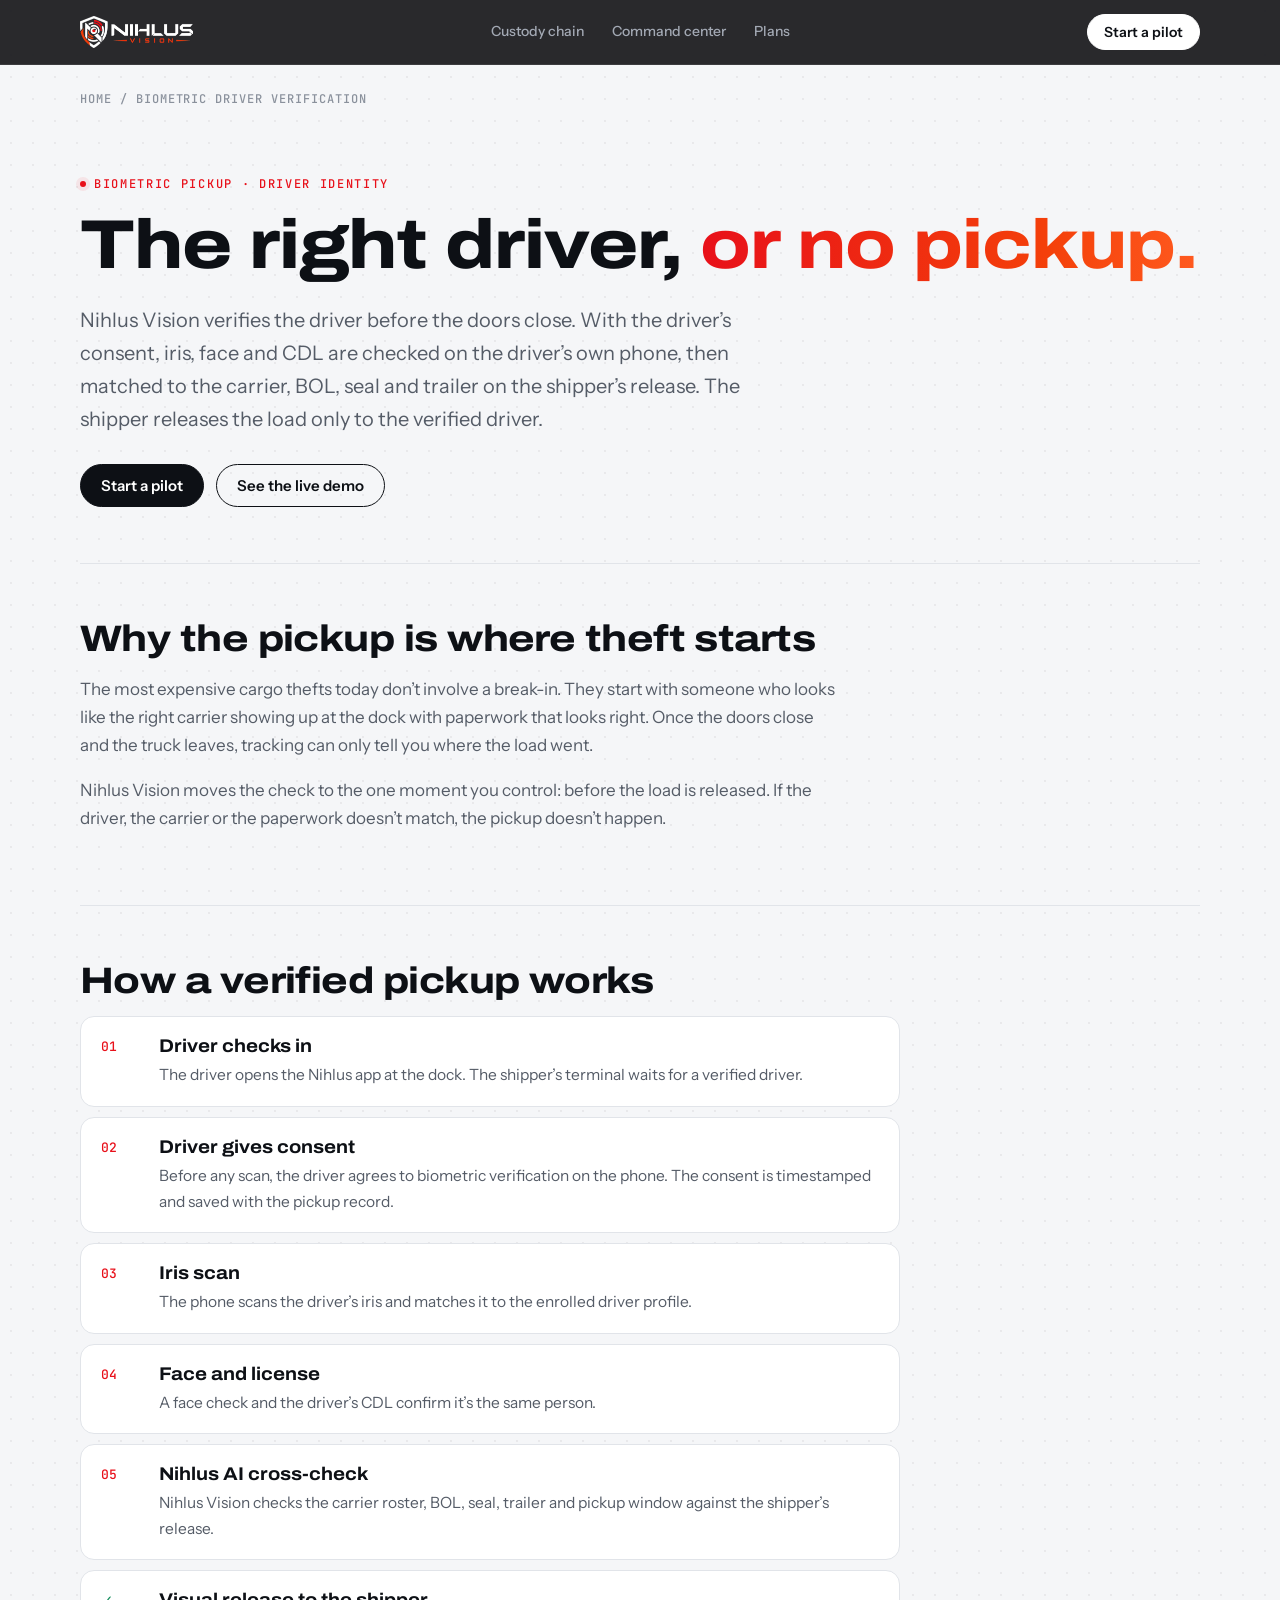
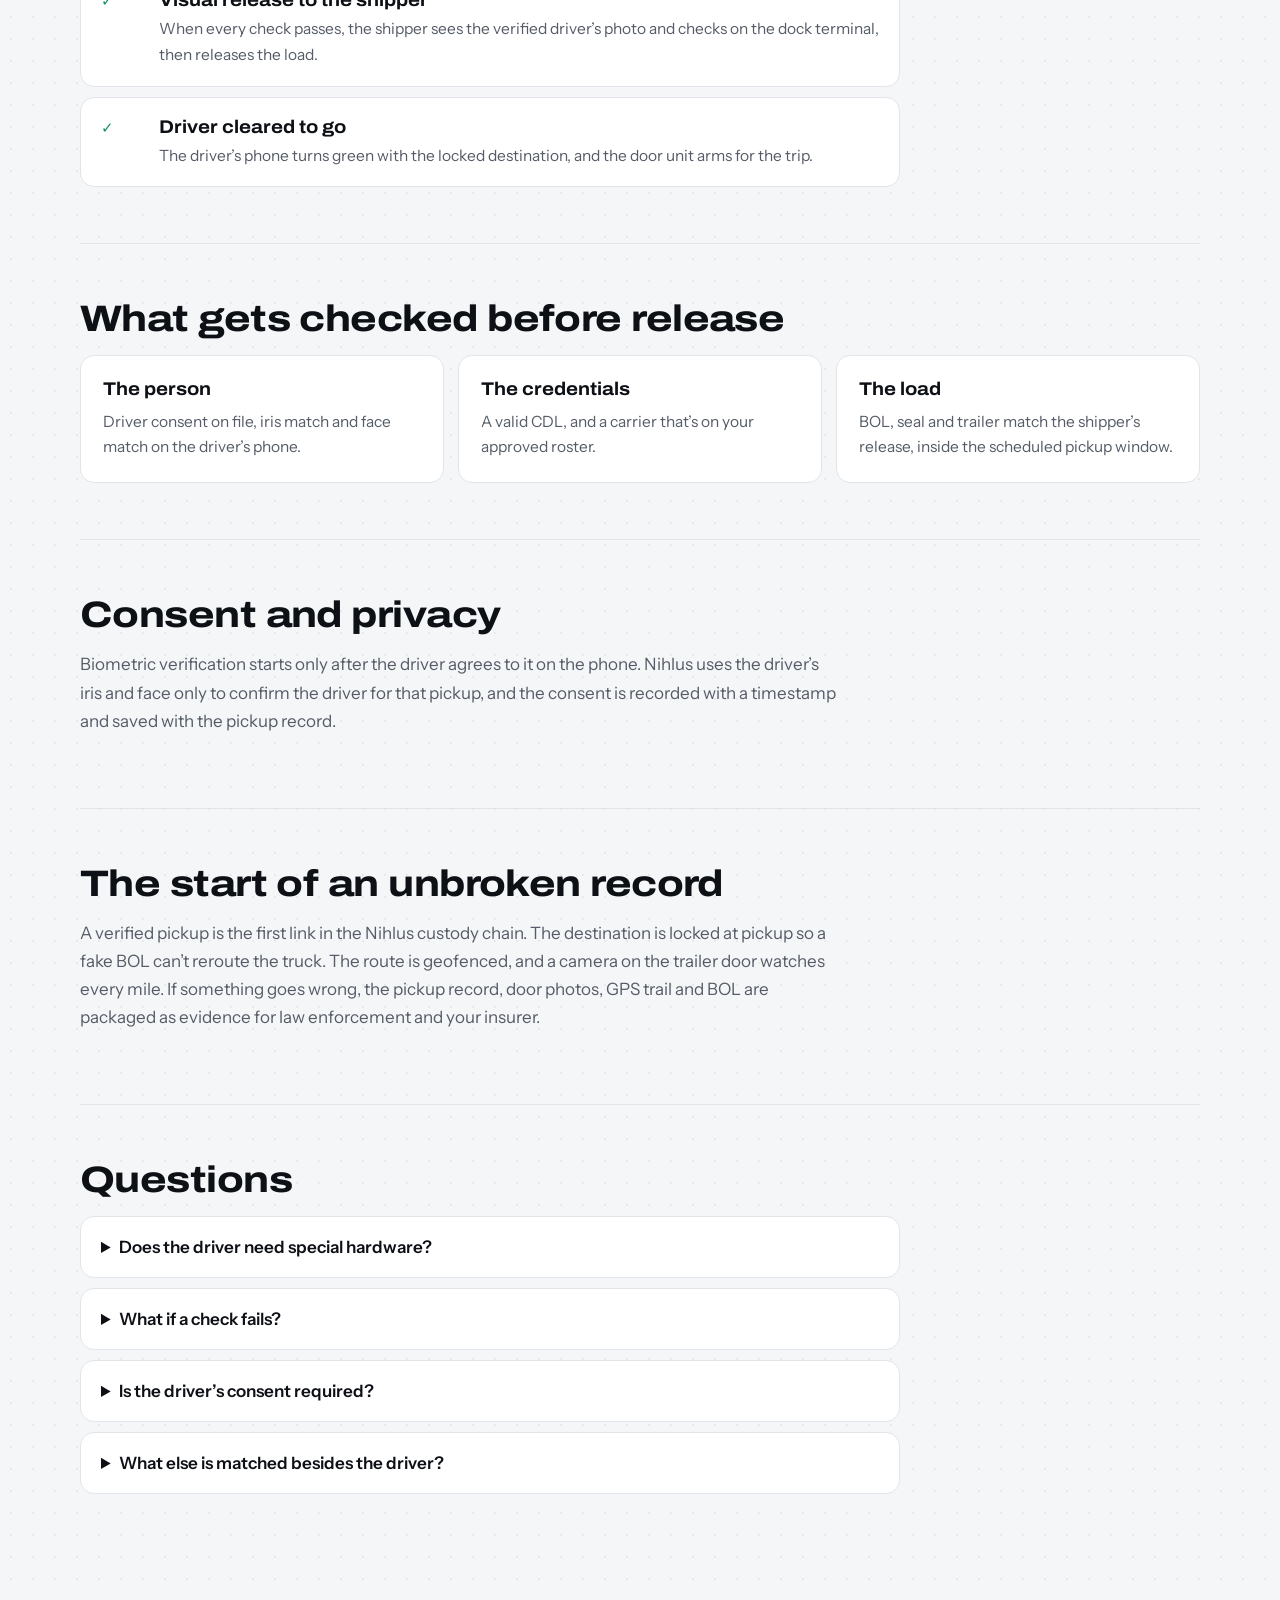
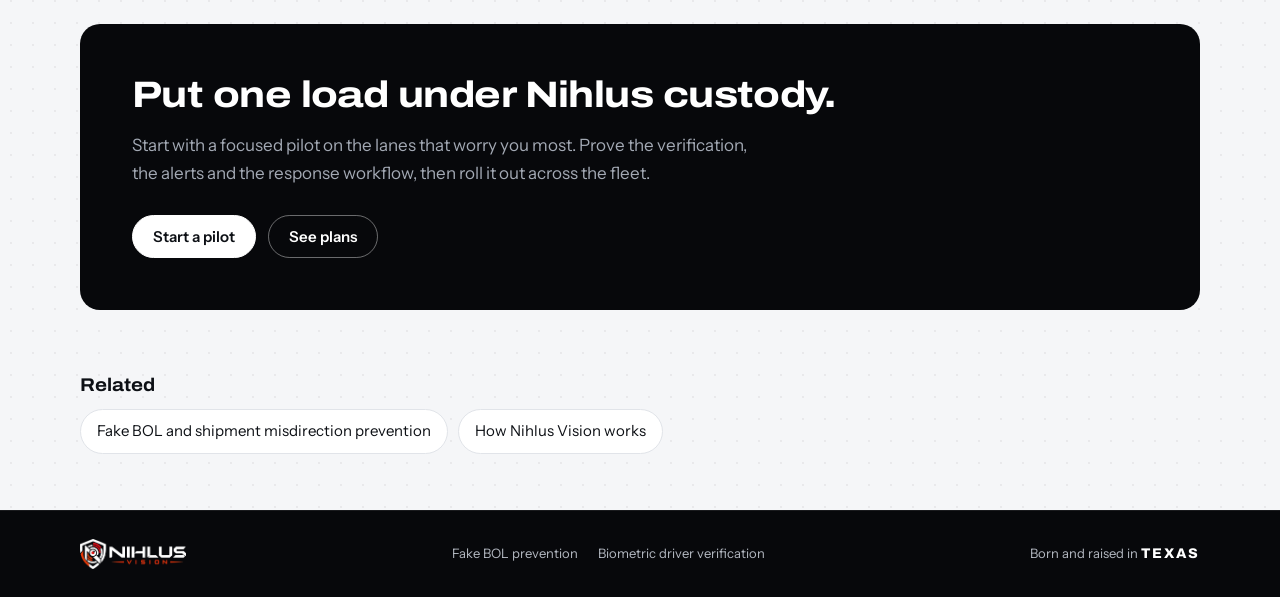
==== biometric-driver-verification/index.html @ 0918f750 "Add fake BOL and biometric driver verification pages - /fake-bol-prevention and /biometric-driver-ve" ====
<!doctype html>
<html lang="en">
<head>
<meta charset="utf-8">
<meta name="viewport" content="width=device-width,initial-scale=1">
<title>Biometric Driver Verification at Cargo Pickup | Nihlus Vision</title>
<meta name="description" content="Verify the driver before the doors close. Nihlus Vision checks consent, iris, face and CDL on the driver's phone, then matches the carrier, BOL, seal and trailer to the shipper's release.">
<meta name="theme-color" content="#07080b">
<link rel="canonical" href="https://www.nihlusvision.com/biometric-driver-verification">
<meta property="og:type" content="article">
<meta property="og:title" content="Biometric Driver Verification at Cargo Pickup | Nihlus Vision">
<meta property="og:description" content="The right driver, or no pickup. Consent, iris, face and CDL on the driver's phone, matched to the load before anything is released.">
<meta property="og:url" content="https://www.nihlusvision.com/biometric-driver-verification">
<meta property="og:image" content="https://www.nihlusvision.com/og.png">
<meta name="twitter:card" content="summary_large_image">
<link rel="icon" type="image/png" href="/favicon.png">
<link rel="preconnect" href="https://fonts.googleapis.com">
<link rel="preconnect" href="https://fonts.gstatic.com" crossorigin>
<link rel="stylesheet" href="https://fonts.googleapis.com/css2?family=Archivo:wdth,wght@100..125,500..800&family=Instrument+Sans:wght@400;500;600&family=JetBrains+Mono:wght@400;500&display=swap">
<link rel="stylesheet" href="/topic.css">
<script type="application/ld+json">{"@context":"https://schema.org","@graph":[
{"@type":"WebPage","@id":"https://www.nihlusvision.com/biometric-driver-verification#page","url":"https://www.nihlusvision.com/biometric-driver-verification","name":"Biometric Driver Verification at Cargo Pickup","isPartOf":{"@id":"https://www.nihlusvision.com/#site"},"about":{"@id":"https://www.nihlusvision.com/biometric-driver-verification#service"},"breadcrumb":{"@id":"https://www.nihlusvision.com/biometric-driver-verification#crumbs"}},
{"@type":"Service","@id":"https://www.nihlusvision.com/biometric-driver-verification#service","name":"Biometric driver verification at pickup","serviceType":"Cargo theft prevention","provider":{"@id":"https://www.nihlusvision.com/#org"},"areaServed":"US","description":"With the driver's consent, Nihlus verifies iris, face and CDL on the driver's phone and matches the carrier roster, BOL, seal, trailer and pickup window to the shipper's release before the load is released."},
{"@type":"BreadcrumbList","@id":"https://www.nihlusvision.com/biometric-driver-verification#crumbs","itemListElement":[{"@type":"ListItem","position":1,"name":"Home","item":"https://www.nihlusvision.com/"},{"@type":"ListItem","position":2,"name":"Biometric driver verification","item":"https://www.nihlusvision.com/biometric-driver-verification"}]}
]}</script>
</head>
<body>
<nav class="nav" aria-label="Main">
  <div class="wrap">
    <a class="brand" href="/" aria-label="Nihlus Vision home"><img src="/logo.webp" alt="Nihlus Vision" width="113" height="32"></a>
    <ul>
      <li><a href="/#custody">Custody chain</a></li>
      <li><a href="/#command">Command center</a></li>
      <li><a href="/#plans">Plans</a></li>
    </ul>
    <a class="btn" href="/#pilot">Start a pilot</a>
  </div>
</nav>

<main class="wrap">
  <div class="crumbs"><a href="/">Home</a> / Biometric driver verification</div>

  <header class="hero">
    <div class="eyebrow">Biometric pickup · Driver identity</div>
    <h1>The right driver, <span class="hl">or no pickup.</span></h1>
    <p class="lede">Nihlus Vision verifies the driver before the doors close. With the driver’s consent, iris, face and CDL are checked on the driver’s own phone, then matched to the carrier, BOL, seal and trailer on the shipper’s release. The shipper releases the load only to the verified driver.</p>
    <div class="ctas">
      <a class="btn primary" href="/#pilot">Start a pilot</a>
      <a class="btn ghost" href="/#command">See the live demo</a>
    </div>
  </header>

  <section class="block">
    <div class="prose">
      <h2>Why the pickup is where theft starts</h2>
      <p>The most expensive cargo thefts today don’t involve a break-in. They start with someone who looks like the right carrier showing up at the dock with paperwork that looks right. Once the doors close and the truck leaves, tracking can only tell you where the load went.</p>
      <p>Nihlus Vision moves the check to the one moment you control: before the load is released. If the driver, the carrier or the paperwork doesn’t match, the pickup doesn’t happen.</p>
    </div>
  </section>

  <section class="block">
    <div class="prose">
      <h2>How a verified pickup works</h2>
    </div>
    <ol class="steps">
      <li><div><h3>Driver checks in</h3><p>The driver opens the Nihlus app at the dock. The shipper’s terminal waits for a verified driver.</p></div></li>
      <li><div><h3>Driver gives consent</h3><p>Before any scan, the driver agrees to biometric verification on the phone. The consent is timestamped and saved with the pickup record.</p></div></li>
      <li><div><h3>Iris scan</h3><p>The phone scans the driver’s iris and matches it to the enrolled driver profile.</p></div></li>
      <li><div><h3>Face and license</h3><p>A face check and the driver’s CDL confirm it’s the same person.</p></div></li>
      <li><div><h3>Nihlus AI cross-check</h3><p>Nihlus Vision checks the carrier roster, BOL, seal, trailer and pickup window against the shipper’s release.</p></div></li>
      <li class="good"><div><h3>Visual release to the shipper</h3><p>When every check passes, the shipper sees the verified driver’s photo and checks on the dock terminal, then releases the load.</p></div></li>
      <li class="good"><div><h3>Driver cleared to go</h3><p>The driver’s phone turns green with the locked destination, and the door unit arms for the trip.</p></div></li>
    </ol>
  </section>

  <section class="block">
    <div class="prose">
      <h2>What gets checked before release</h2>
    </div>
    <div class="cards">
      <div class="card"><h3>The person</h3><p>Driver consent on file, iris match and face match on the driver’s phone.</p></div>
      <div class="card"><h3>The credentials</h3><p>A valid CDL, and a carrier that’s on your approved roster.</p></div>
      <div class="card"><h3>The load</h3><p>BOL, seal and trailer match the shipper’s release, inside the scheduled pickup window.</p></div>
    </div>
  </section>

  <section class="block">
    <div class="prose">
      <h2>Consent and privacy</h2>
      <p>Biometric verification starts only after the driver agrees to it on the phone. Nihlus uses the driver’s iris and face only to confirm the driver for that pickup, and the consent is recorded with a timestamp and saved with the pickup record.</p>
    </div>
  </section>

  <section class="block">
    <div class="prose">
      <h2>The start of an unbroken record</h2>
      <p>A verified pickup is the first link in the Nihlus custody chain. The destination is locked at pickup so a fake BOL can’t reroute the truck. The route is geofenced, and a camera on the trailer door watches every mile. If something goes wrong, the pickup record, door photos, GPS trail and BOL are packaged as evidence for law enforcement and your insurer.</p>
    </div>
  </section>

  <section class="block faq">
    <h2>Questions</h2>
    <details><summary>Does the driver need special hardware?</summary><p>No. Verification runs in the Nihlus app on the driver’s phone. The shipper sees the result on the dock terminal.</p></details>
    <details><summary>What if a check fails?</summary><p>The load isn’t released. The shipper releases only to a driver who passes every check.</p></details>
    <details><summary>Is the driver’s consent required?</summary><p>Yes. The driver agrees to biometric verification before any scan, and that consent is timestamped and saved with the pickup record.</p></details>
    <details><summary>What else is matched besides the driver?</summary><p>The carrier roster, BOL, seal, trailer and pickup window are all checked against the shipper’s release.</p></details>
  </section>

  <section class="cta">
    <h2>Put one load under Nihlus custody.</h2>
    <p>Start with a focused pilot on the lanes that worry you most. Prove the verification, the alerts and the response workflow, then roll it out across the fleet.</p>
    <div class="ctas">
      <a class="btn primary" href="/#pilot">Start a pilot</a>
      <a class="btn ghost" href="/#plans">See plans</a>
    </div>
  </section>

  <section class="block" style="border-top:0;padding-top:0">
    <h3 style="margin-bottom:12px">Related</h3>
    <div class="related">
      <a href="/fake-bol-prevention">Fake BOL and shipment misdirection prevention</a>
      <a href="/">How Nihlus Vision works</a>
    </div>
  </section>
</main>

<footer><div class="wrap">
  <a href="/" aria-label="Nihlus Vision home"><img src="/logo.webp" alt="Nihlus Vision" width="106" height="30"></a>
  <nav aria-label="Topics"><a href="/fake-bol-prevention">Fake BOL prevention</a><a href="/biometric-driver-verification">Biometric driver verification</a></nav>
  <span class="tx">Born and raised in <b>Texas</b></span>
</div></footer>
</body>
</html>
---- topic.css ----
/* Shared styles for the topic pages. Tokens and nav/footer match index.html. */
:root{
  --paper:#f5f6f8; --card:#ffffff; --ink:#0d1015; --ink-2:#555c67; --ink-3:#8a919c;
  --line:#e1e4e9; --grid:rgba(13,16,21,.055);
  --signal:#e8101a; --signal-soft:rgba(232,16,26,.08);
  --ok:#17905f; --ok-soft:rgba(23,144,95,.1);
  --f-display:"Archivo","Arial Narrow",Arial,sans-serif;
  --f-body:"Instrument Sans",system-ui,-apple-system,"Segoe UI",sans-serif;
  --f-mono:"JetBrains Mono",ui-monospace,Menlo,Consolas,monospace;
  --r:14px; color-scheme:light;
  --night:#07080b; --night-line:rgba(255,255,255,.09); --night-ink:#f3f4f7; --night-dim:#a3a9b4;
  --heat:linear-gradient(92deg,#e8101a 0%,#f4400a 70%,#ff5a1f 100%);
}
*{box-sizing:border-box}
html,body{margin:0;background:var(--paper);color:var(--ink)}
body{font:17px/1.65 var(--f-body);-webkit-font-smoothing:antialiased;overflow-x:hidden;
  background-image:radial-gradient(var(--grid) 1px,transparent 1px);background-size:22px 22px}
a{color:inherit}
img{max-width:100%}
.wrap{max-width:1200px;margin:0 auto;padding-inline:clamp(16px,4vw,40px)}
.hl{background:var(--heat);-webkit-background-clip:text;background-clip:text;color:transparent}
.eyebrow{font:500 12px/1.2 var(--f-mono);letter-spacing:.14em;text-transform:uppercase;color:var(--signal);display:flex;align-items:center;gap:8px;margin-bottom:18px}
.eyebrow::before{content:"";width:6px;height:6px;border-radius:50%;background:var(--signal);box-shadow:0 0 0 4px var(--signal-soft)}
h1,h2,h3{font-family:var(--f-display);font-stretch:118%;letter-spacing:-.015em;margin:0;text-wrap:balance;line-height:1.05}
h1{font-size:clamp(2.3rem,5.4vw,4.4rem);font-weight:780}
h2{font-size:clamp(1.6rem,3vw,2.3rem);font-weight:750;margin-bottom:16px}
h3{font-size:1.15rem;font-weight:700;font-stretch:110%;letter-spacing:0;line-height:1.25}
p{margin:0 0 1em;color:var(--ink-2)}
.btn{display:inline-flex;align-items:center;gap:10px;padding:13px 20px;border-radius:999px;font:600 15px/1 var(--f-body);text-decoration:none;border:1px solid var(--ink);transition:background .2s,color .2s,box-shadow .2s}
.btn.primary{background:var(--ink);color:#fff}
.btn.primary:hover{background:var(--signal);border-color:var(--signal);box-shadow:0 10px 28px rgba(255,31,61,.35)}
.btn.ghost{background:transparent;color:var(--ink)}
.btn.ghost:hover{background:var(--card)}
.btn:focus-visible,a:focus-visible,summary:focus-visible{outline:2px solid var(--signal);outline-offset:3px}

/* Nav (same as homepage) */
.nav{position:sticky;top:0;z-index:20;color:var(--night-ink);background:rgba(7,8,11,.86);backdrop-filter:blur(14px);-webkit-backdrop-filter:blur(14px);border-bottom:1px solid var(--night-line)}
.nav .wrap{display:flex;align-items:center;justify-content:space-between;gap:16px;height:64px}
.brand{display:flex;align-items:center;text-decoration:none}
.brand img{height:32px;width:auto;display:block}
.nav ul{display:flex;gap:28px;list-style:none;margin:0;padding:0;font-size:14px;font-weight:500}
.nav ul a{text-decoration:none;color:var(--night-dim)} .nav ul a:hover{color:#fff}
.nav .btn{padding:10px 16px;font-size:14px;background:#fff;color:var(--ink);border-color:#fff}
.nav .btn:hover{background:var(--signal);border-color:var(--signal);color:#fff}
@media (max-width:760px){.nav ul{display:none}}

/* Page */
.crumbs{font:500 12px/1 var(--f-mono);letter-spacing:.08em;text-transform:uppercase;color:var(--ink-3);padding-top:28px}
.crumbs a{text-decoration:none} .crumbs a:hover{color:var(--ink)}
.hero{padding:clamp(36px,6vw,72px) 0 clamp(32px,5vw,56px)}
.hero .lede{font-size:clamp(1.05rem,1.6vw,1.25rem);max-width:720px;margin-top:22px;color:var(--ink-2)}
.ctas{display:flex;flex-wrap:wrap;gap:12px;margin-top:28px}
.prose{max-width:760px}
section.block{padding:clamp(28px,5vw,56px) 0;border-top:1px solid var(--line)}
.stats{display:grid;grid-template-columns:repeat(auto-fit,minmax(200px,1fr));gap:14px;margin-top:8px}
.stat{background:var(--card);border:1px solid var(--line);border-radius:var(--r);padding:20px}
.stat b{display:block;font:800 clamp(1.7rem,3vw,2.3rem)/1 var(--f-display);font-stretch:116%;color:var(--signal);margin-bottom:8px}
.stat span{font-size:14px;color:var(--ink-2)}
.src{font-size:13px;color:var(--ink-3);margin-top:14px}
.cards{display:grid;grid-template-columns:repeat(auto-fit,minmax(240px,1fr));gap:14px;margin-top:8px}
.card{background:var(--card);border:1px solid var(--line);border-radius:var(--r);padding:22px}
.card h3{margin-bottom:8px}
.card p{margin:0;font-size:15.5px}
.steps{list-style:none;margin:8px 0 0;padding:0;counter-reset:s;display:flex;flex-direction:column;gap:10px;max-width:820px}
.steps li{counter-increment:s;display:grid;grid-template-columns:44px 1fr;gap:14px;background:var(--card);border:1px solid var(--line);border-radius:var(--r);padding:18px 20px}
.steps li::before{content:counter(s,decimal-leading-zero);font:500 13px/1 var(--f-mono);color:var(--signal);padding-top:5px}
.steps h3{margin-bottom:4px}
.steps p{margin:0;font-size:15.5px}
.steps li.bad::before{content:"✕";font-size:15px}
.steps li.good::before{content:"✓";color:var(--ok);font-size:15px}
.faq details{background:var(--card);border:1px solid var(--line);border-radius:var(--r);padding:16px 20px;margin-bottom:10px;max-width:820px}
.faq summary{cursor:pointer;font-weight:600;color:var(--ink)}
.faq details p{margin:10px 0 0}
.cta{background:var(--night);color:var(--night-ink);border-radius:20px;padding:clamp(28px,5vw,52px);margin:clamp(32px,5vw,64px) 0}
.cta h2{color:#fff}
.cta p{color:var(--night-dim);max-width:640px}
.cta .btn.primary{background:#fff;color:var(--ink);border-color:#fff}
.cta .btn.primary:hover{background:var(--signal);border-color:var(--signal);color:#fff}
.cta .btn.ghost{color:#fff;border-color:rgba(255,255,255,.4)}
.cta .btn.ghost:hover{background:rgba(255,255,255,.08)}
.related{display:flex;flex-wrap:wrap;gap:10px;margin-top:6px}
.related a{background:var(--card);border:1px solid var(--line);border-radius:999px;padding:9px 16px;font-size:15px;text-decoration:none}
.related a:hover{border-color:var(--ink)}

/* Footer (same as homepage, plus topic links) */
footer{border-top:1px solid rgba(255,255,255,.08);background:var(--night)}
footer .wrap{display:flex;flex-wrap:wrap;gap:12px 24px;align-items:center;justify-content:space-between;padding-block:28px calc(28px + env(safe-area-inset-bottom,0px));font-size:13px;color:#b4b9c2}
footer img{height:30px;width:auto;display:block}
footer nav{display:flex;flex-wrap:wrap;gap:8px 20px}
footer nav a{text-decoration:none;color:#b4b9c2} footer nav a:hover{color:#fff}
footer .tx b{color:#fff;font:800 14px/1 var(--f-display);letter-spacing:.14em;text-transform:uppercase}
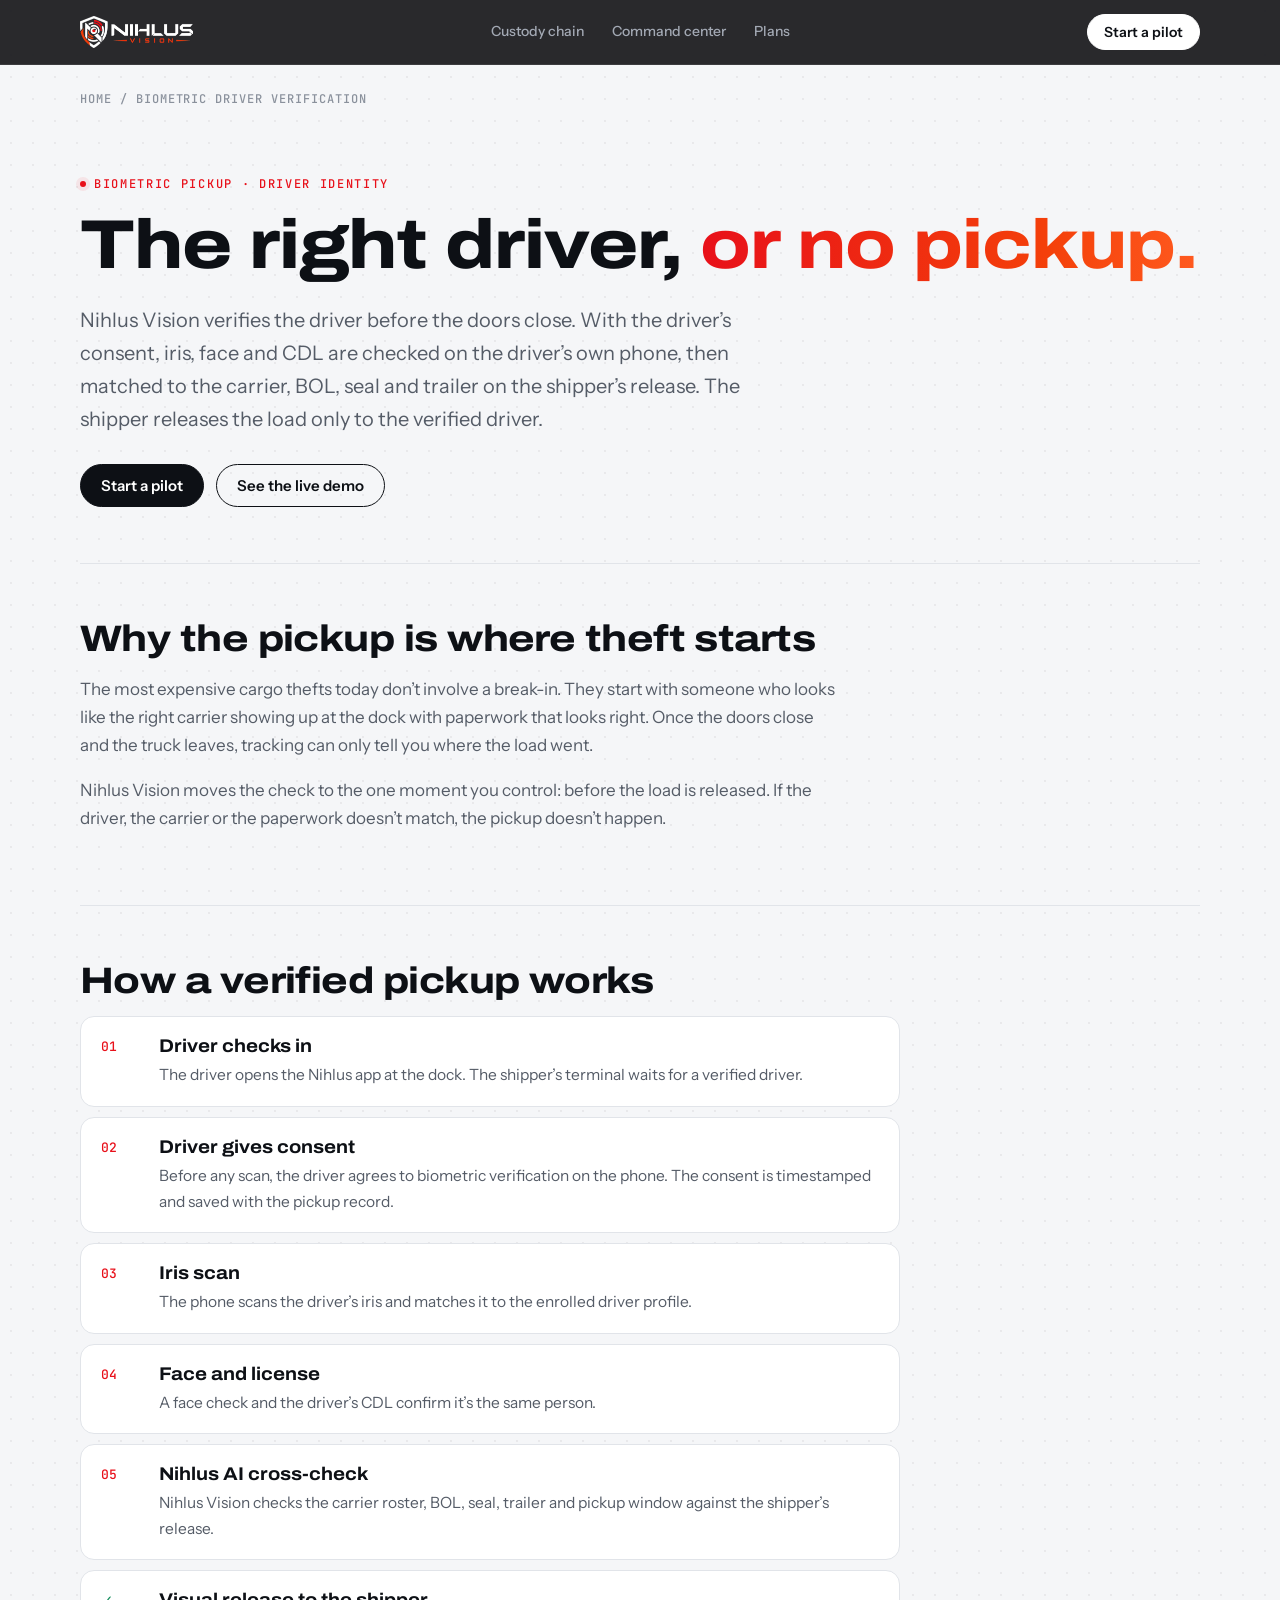
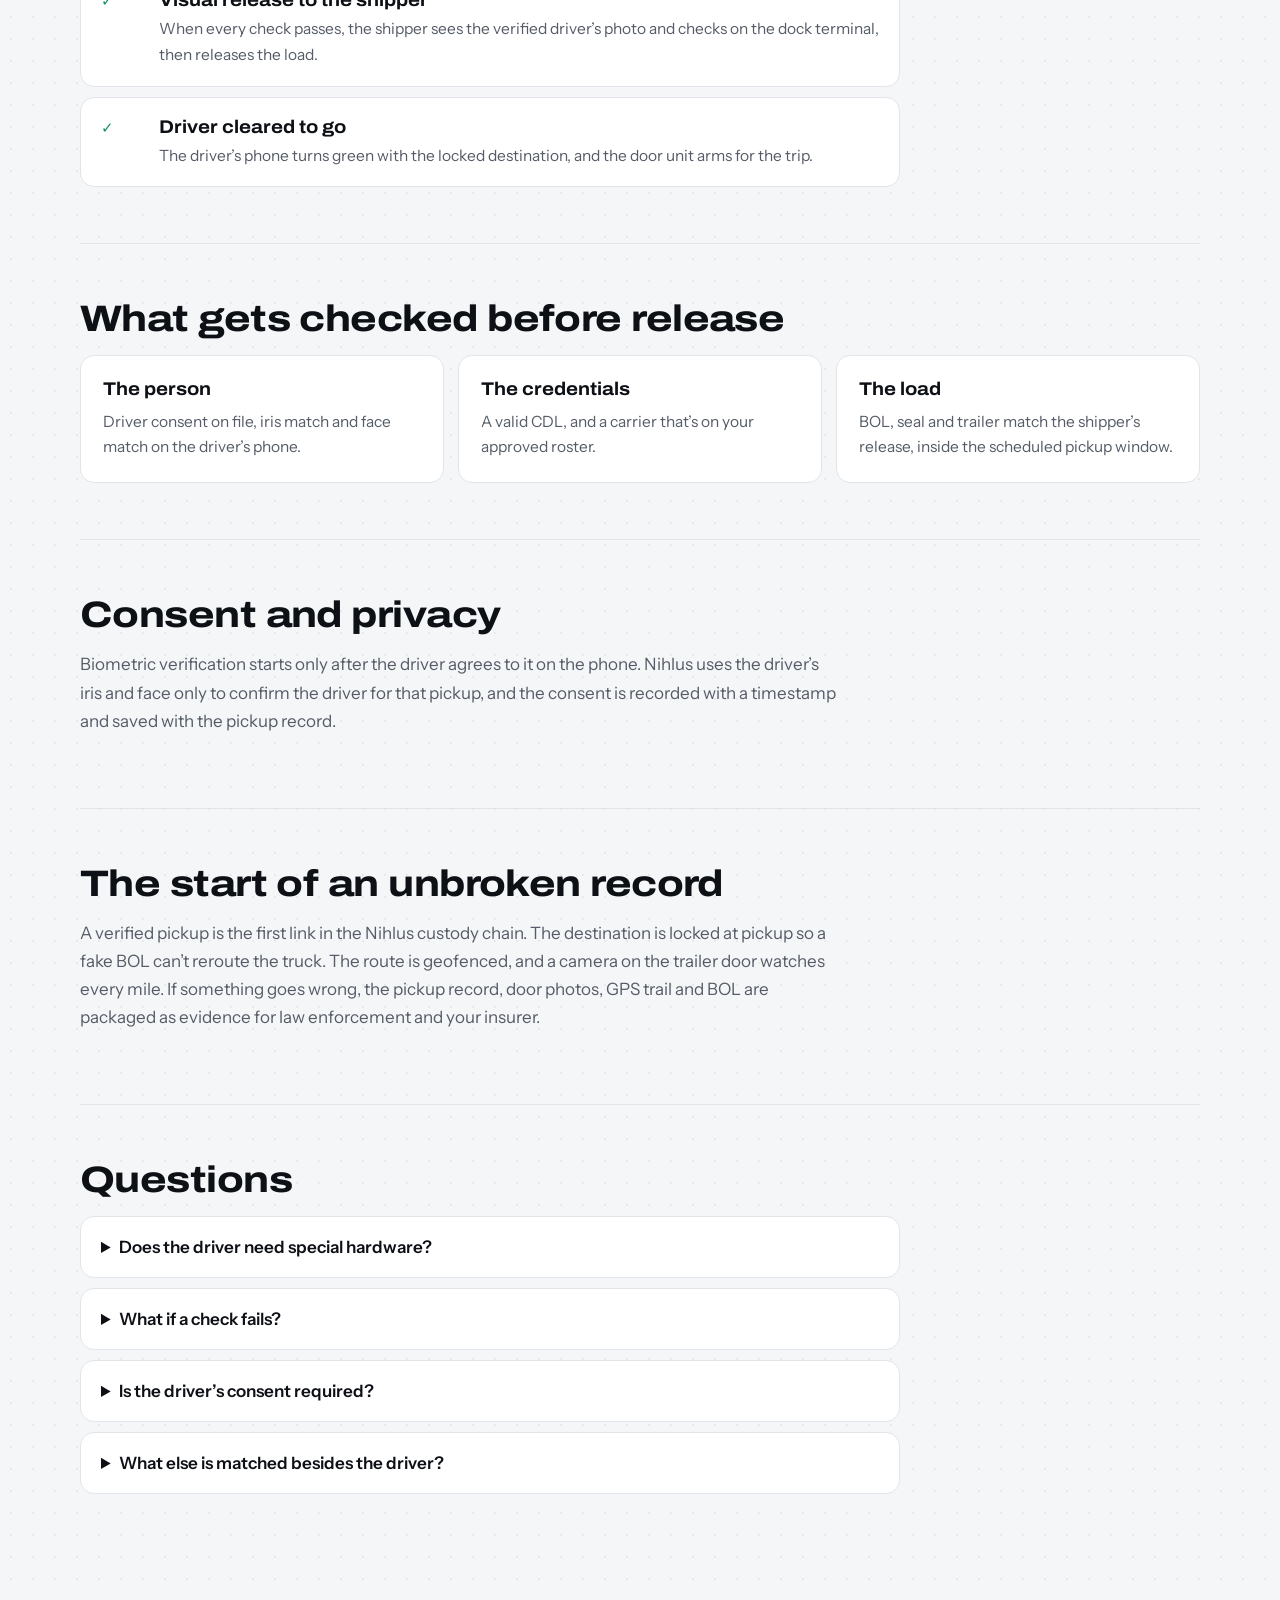
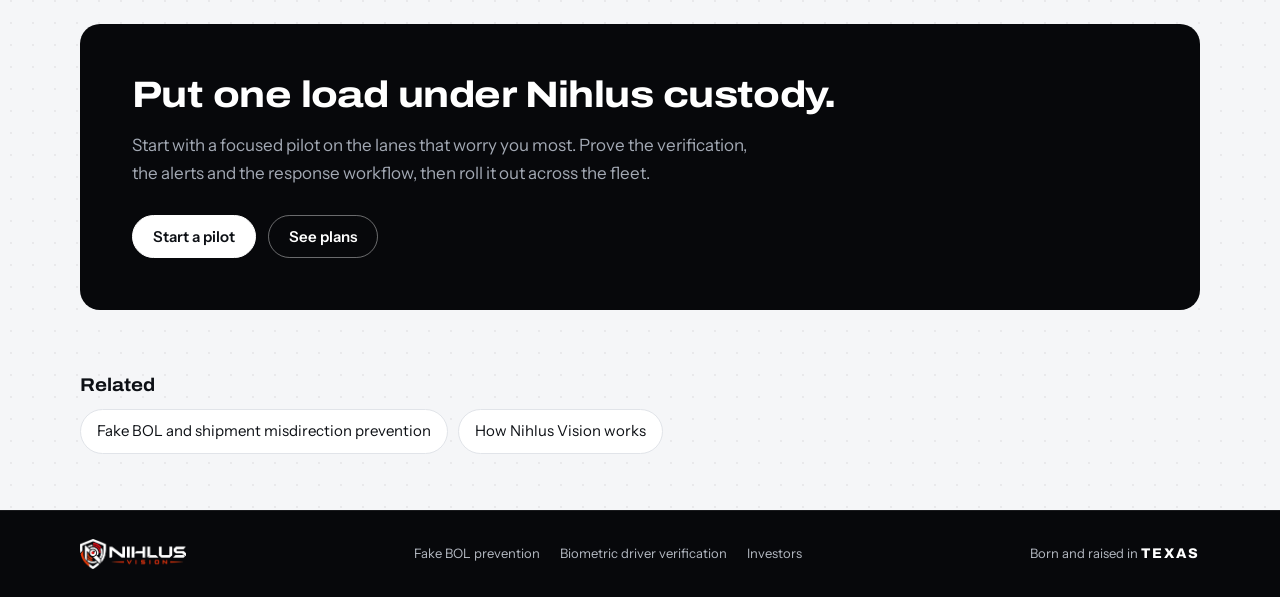
==== commit 46398d8f: "Add investors page with an inquiry form - /investors: short company overview and a form that sends i" ====
--- a/biometric-driver-verification/index.html
+++ b/biometric-driver-verification/index.html
@@ -126,7 +126,7 @@
 
 <footer><div class="wrap">
   <a href="/" aria-label="Nihlus Vision home"><img src="/logo.webp" alt="Nihlus Vision" width="106" height="30"></a>
-  <nav aria-label="Topics"><a href="/fake-bol-prevention">Fake BOL prevention</a><a href="/biometric-driver-verification">Biometric driver verification</a></nav>
+  <nav aria-label="Topics"><a href="/fake-bol-prevention">Fake BOL prevention</a><a href="/biometric-driver-verification">Biometric driver verification</a><a href="/investors">Investors</a></nav>
   <span class="tx">Born and raised in <b>Texas</b></span>
 </div></footer>
 </body>
